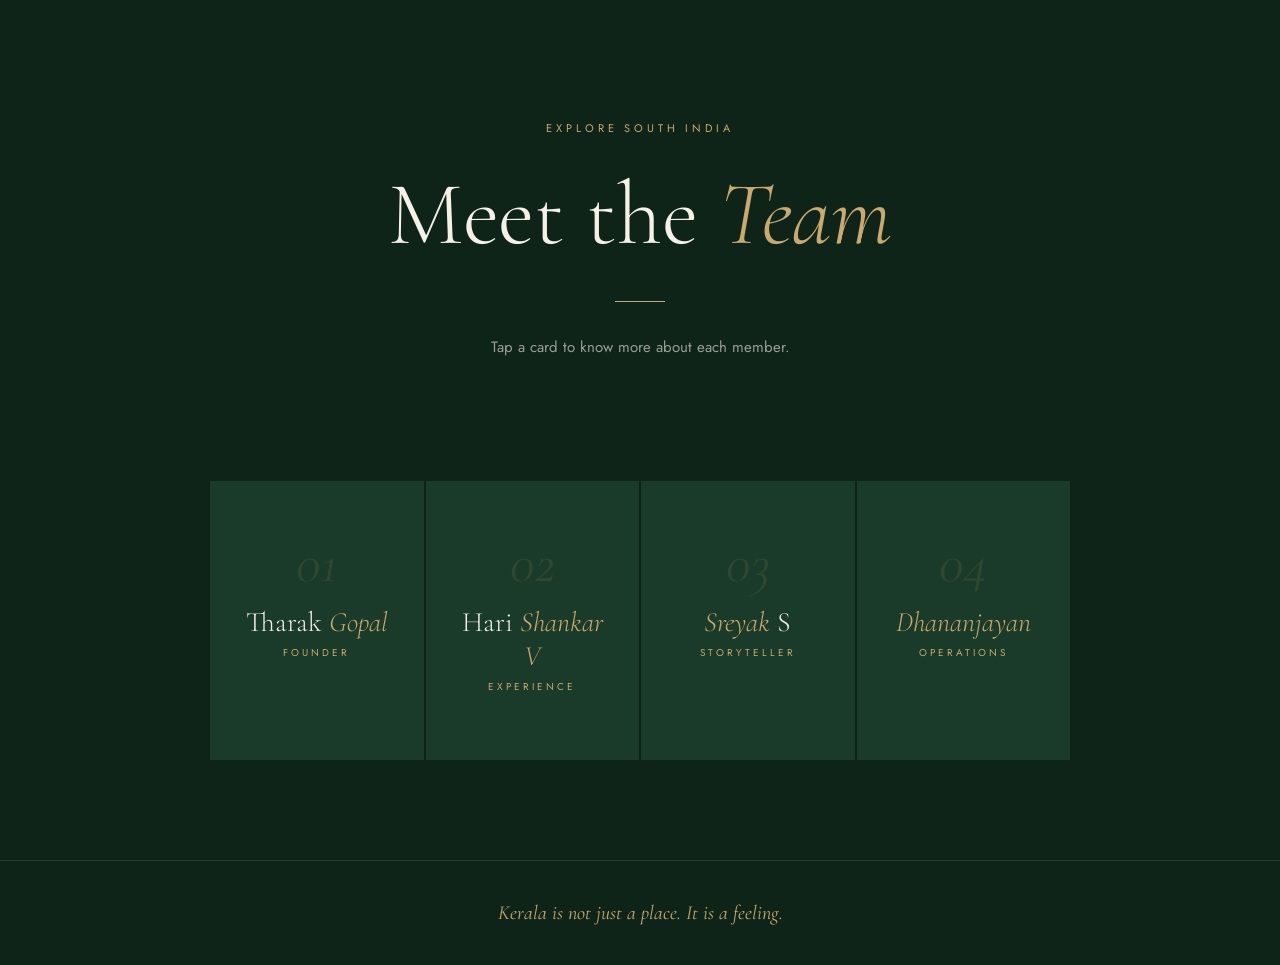
==== about.html @ 57e6e69d "Added about.html" ====
<!DOCTYPE html>
<html lang="en">
<head>
<meta charset="UTF-8">
<meta name="viewport" content="width=device-width, initial-scale=1.0">
<title>About Us</title>
<link href="https://fonts.googleapis.com/css2?family=Cormorant+Garamond:ital,wght@0,300;1,300&family=Jost:wght@200;300&display=swap" rel="stylesheet">
<style>
  * { margin: 0; padding: 0; box-sizing: border-box; }
  body { background: #0f2419; color: #f5f0e8; font-family: 'Jost', sans-serif; text-align: center; }

  .hero { padding: 120px 20px 60px; }
  .label { font-size: 11px; letter-spacing: 0.35em; color: #c9a96e; text-transform: uppercase; margin-bottom: 24px; }
  .title { font-family: 'Cormorant Garamond', serif; font-size: clamp(48px, 8vw, 90px); font-weight: 300; }
  .title em { color: #c9a96e; font-style: italic; }
  .line { width: 50px; height: 1px; background: #c9a96e; margin: 32px auto; opacity: 0.5; }
  .sub { font-size: 15px; color: rgba(245,240,232,0.6); line-height: 1.8; max-width: 420px; margin: 0 auto; }

  /* JS will fade these in on scroll */
  .fade { opacity: 0; transform: translateY(30px); transition: opacity 0.7s ease, transform 0.7s ease; }
  .fade.visible { opacity: 1; transform: translateY(0); }

  .team { padding: 60px 20px 100px; max-width: 900px; margin: 0 auto; display: grid; grid-template-columns: repeat(auto-fit, minmax(200px, 1fr)); gap: 2px; }

  .card { background: #1a3a2a; padding: 48px 28px; cursor: pointer; transition: background 0.3s, transform 0.3s; }
  .card:hover { background: #234d36; transform: translateY(-4px); }
  .num { font-family: 'Cormorant Garamond', serif; font-size: 56px; font-style: italic; color: rgba(201,169,110,0.12); }
  .name { font-family: 'Cormorant Garamond', serif; font-size: 28px; font-weight: 300; margin-top: 8px; }
  .name em { color: #c9a96e; font-style: italic; }
  .role { font-size: 10px; letter-spacing: 0.3em; text-transform: uppercase; color: #c9a96e; margin-top: 6px; }
  .quote { font-family: 'Cormorant Garamond', serif; font-style: italic; font-size: 14px; color: rgba(245,240,232,0.5); margin-top: 18px; line-height: 1.7;
    max-height: 0; overflow: hidden; transition: max-height 0.5s ease, opacity 0.5s ease; opacity: 0; }
  .card.open .quote { max-height: 100px; opacity: 1; }

  /* Toast popup when card clicked */
  #toast { position: fixed; bottom: 30px; left: 50%; transform: translateX(-50%) translateY(20px);
    background: #1a3a2a; border: 1px solid rgba(201,169,110,0.3); color: #c9a96e;
    font-family: 'Cormorant Garamond', serif; font-style: italic; font-size: 16px;
    padding: 14px 28px; opacity: 0; transition: all 0.4s ease; pointer-events: none; white-space: nowrap; }
  #toast.show { opacity: 1; transform: translateX(-50%) translateY(0); }

  footer { padding: 40px; border-top: 1px solid rgba(201,169,110,0.15); font-family: 'Cormorant Garamond', serif; font-style: italic; color: #c9a96e; font-size: 20px; }
</style>
</head>
<body>

<div class="hero">
  <p class="label fade">Explore South India</p>
  <h1 class="title fade">Meet the <em>Team</em></h1>
  <div class="line fade"></div>
  <p class="sub fade">Tap a card to know more about each member.</p>
</div>

<div class="team">
  <div class="card fade" data-msg="👋 Hello from Tharak!">
    <div class="num">01</div>
    <div class="name">Tharak <em>Gopal</em></div>
    <div class="role">Founder</div>
    <div class="quote">"Every route through Kerala is a poem waiting to be walked."</div>
  </div>

  <div class="card fade" data-msg="✨ Hari crafts every experience!">
    <div class="num">02</div>
    <div class="name">Hari <em>Shankar V</em></div>
    <div class="role">Experience</div>
    <div class="quote">"I design journeys the way a chef layers flavour — with intention."</div>
  </div>

  <div class="card fade" data-msg="📖 Sreyak tells the stories!">
    <div class="num">03</div>
    <div class="name"><em>Sreyak</em> S</div>
    <div class="role">Storyteller</div>
    <div class="quote">"Kerala's soul lives in its rituals, its festivals, its silence."</div>
  </div>

  <div class="card fade" data-msg="⚙️ Dhananjayan keeps it running!">
    <div class="num">04</div>
    <div class="name"><em>Dhananjayan</em></div>
    <div class="role">Operations</div>
    <div class="quote">"I make the magic look effortless — so you only feel the wonder."</div>
  </div>
</div>

<footer>Kerala is not just a place. It is a feeling.</footer>

<div id="toast"></div>

<script>
  // 1. SCROLL FADE-IN — watches elements with class "fade" and makes them visible
  const observer = new IntersectionObserver(entries => {
    entries.forEach(e => { if (e.isIntersecting) e.target.classList.add('visible'); });
  }, { threshold: 0.15 });

  document.querySelectorAll('.fade').forEach(el => observer.observe(el));

  // 2. CARD CLICK — toggles the quote open/close + shows a toast message
  const toast = document.getElementById('toast');
  let toastTimer;

  document.querySelectorAll('.card').forEach(card => {
    card.addEventListener('click', () => {
      // toggle this card's quote
      card.classList.toggle('open');

      // show toast
      toast.textContent = card.dataset.msg;
      toast.classList.add('show');
      clearTimeout(toastTimer);
      toastTimer = setTimeout(() => toast.classList.remove('show'), 2500);
    });
  });
</script>

</body>
</html>
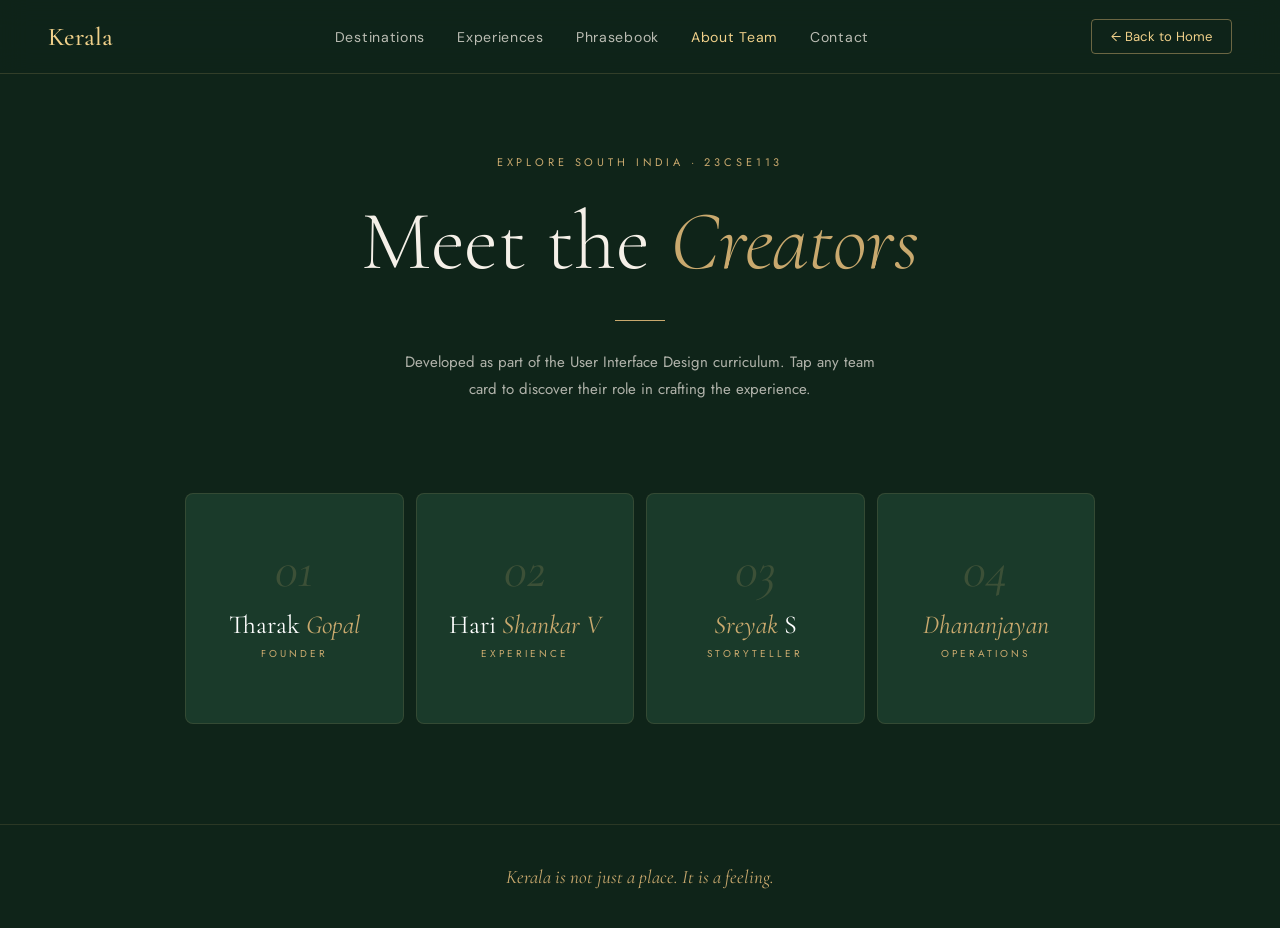
==== commit 973b23c9: "feat: Add interactive tourist maps, trip planner, abstract Kerala traditions background, and snake b" ====
--- a/about.html
+++ b/about.html
@@ -3,52 +3,132 @@
 <head>
 <meta charset="UTF-8">
 <meta name="viewport" content="width=device-width, initial-scale=1.0">
-<title>About Us</title>
-<link href="https://fonts.googleapis.com/css2?family=Cormorant+Garamond:ital,wght@0,300;1,300&family=Jost:wght@200;300&display=swap" rel="stylesheet">
+<title>About the Creators — Kerala Tourism</title>
+<link href="https://fonts.googleapis.com/css2?family=Cormorant+Garamond:ital,wght@0,300;0,500;1,300;1,500&family=DM+Sans:wght@300;400;500&family=Jost:wght@200;300;400&display=swap" rel="stylesheet">
 <style>
   * { margin: 0; padding: 0; box-sizing: border-box; }
   body { background: #0f2419; color: #f5f0e8; font-family: 'Jost', sans-serif; text-align: center; }
 
-  .hero { padding: 120px 20px 60px; }
-  .label { font-size: 11px; letter-spacing: 0.35em; color: #c9a96e; text-transform: uppercase; margin-bottom: 24px; }
-  .title { font-family: 'Cormorant Garamond', serif; font-size: clamp(48px, 8vw, 90px); font-weight: 300; }
+  /* Navbar */
+  .navbar {
+    position: sticky;
+    top: 0;
+    z-index: 1000;
+    background: rgba(15, 36, 25, 0.92);
+    backdrop-filter: blur(14px);
+    -webkit-backdrop-filter: blur(14px);
+    padding: 1.2rem 3rem;
+    display: flex;
+    align-items: center;
+    justify-content: space-between;
+    border-bottom: 1px solid rgba(201, 169, 110, 0.2);
+  }
+
+  .logo {
+    font-family: 'Cormorant Garamond', serif;
+    font-size: 1.6rem;
+    color: #f0d08a;
+    text-decoration: none;
+    font-weight: 500;
+  }
+
+  .nav-links {
+    list-style: none;
+    display: flex;
+    gap: 2rem;
+    align-items: center;
+  }
+
+  .nav-links a {
+    color: rgba(245, 240, 232, 0.75);
+    text-decoration: none;
+    font-size: 0.88rem;
+    letter-spacing: 0.05em;
+    font-family: 'DM Sans', sans-serif;
+    transition: color 0.2s;
+  }
+
+  .nav-links a:hover, .nav-links a.active {
+    color: #f0d08a;
+  }
+
+  .back-home-btn {
+    display: inline-flex;
+    align-items: center;
+    gap: 0.4rem;
+    padding: 0.5rem 1.2rem;
+    border: 1px solid rgba(201, 169, 110, 0.5);
+    color: #f0d08a;
+    text-decoration: none;
+    font-size: 0.82rem;
+    font-family: 'DM Sans', sans-serif;
+    border-radius: 4px;
+    transition: all 0.2s ease;
+  }
+
+  .back-home-btn:hover {
+    background: #c9a96e;
+    color: #0f2419;
+  }
+
+  .hero { padding: 80px 20px 50px; }
+  .label { font-size: 11px; letter-spacing: 0.35em; color: #c9a96e; text-transform: uppercase; margin-bottom: 20px; }
+  .title { font-family: 'Cormorant Garamond', serif; font-size: clamp(44px, 7vw, 84px); font-weight: 300; }
   .title em { color: #c9a96e; font-style: italic; }
-  .line { width: 50px; height: 1px; background: #c9a96e; margin: 32px auto; opacity: 0.5; }
-  .sub { font-size: 15px; color: rgba(245,240,232,0.6); line-height: 1.8; max-width: 420px; margin: 0 auto; }
+  .line { width: 50px; height: 1px; background: #c9a96e; margin: 28px auto; opacity: 0.5; }
+  .sub { font-size: 15px; color: rgba(245,240,232,0.7); line-height: 1.8; max-width: 480px; margin: 0 auto; }
 
   /* JS will fade these in on scroll */
   .fade { opacity: 0; transform: translateY(30px); transition: opacity 0.7s ease, transform 0.7s ease; }
   .fade.visible { opacity: 1; transform: translateY(0); }
 
-  .team { padding: 60px 20px 100px; max-width: 900px; margin: 0 auto; display: grid; grid-template-columns: repeat(auto-fit, minmax(200px, 1fr)); gap: 2px; }
+  .team { padding: 40px 20px 100px; max-width: 950px; margin: 0 auto; display: grid; grid-template-columns: repeat(auto-fit, minmax(210px, 1fr)); gap: 12px; }
 
-  .card { background: #1a3a2a; padding: 48px 28px; cursor: pointer; transition: background 0.3s, transform 0.3s; }
-  .card:hover { background: #234d36; transform: translateY(-4px); }
-  .num { font-family: 'Cormorant Garamond', serif; font-size: 56px; font-style: italic; color: rgba(201,169,110,0.12); }
-  .name { font-family: 'Cormorant Garamond', serif; font-size: 28px; font-weight: 300; margin-top: 8px; }
+  .card { background: #1a3a2a; padding: 44px 26px; cursor: pointer; transition: background 0.3s, transform 0.3s, box-shadow 0.3s; border-radius: 8px; border: 1px solid rgba(201,169,110,0.15); }
+  .card:hover { background: #234d36; transform: translateY(-5px); box-shadow: 0 12px 30px rgba(0,0,0,0.3); border-color: rgba(201,169,110,0.4); }
+  .num { font-family: 'Cormorant Garamond', serif; font-size: 52px; font-style: italic; color: rgba(201,169,110,0.2); }
+  .name { font-family: 'Cormorant Garamond', serif; font-size: 26px; font-weight: 400; margin-top: 8px; color: #ffffff; }
   .name em { color: #c9a96e; font-style: italic; }
   .role { font-size: 10px; letter-spacing: 0.3em; text-transform: uppercase; color: #c9a96e; margin-top: 6px; }
-  .quote { font-family: 'Cormorant Garamond', serif; font-style: italic; font-size: 14px; color: rgba(245,240,232,0.5); margin-top: 18px; line-height: 1.7;
+  .quote { font-family: 'Cormorant Garamond', serif; font-style: italic; font-size: 15px; color: rgba(245,240,232,0.75); margin-top: 18px; line-height: 1.7;
     max-height: 0; overflow: hidden; transition: max-height 0.5s ease, opacity 0.5s ease; opacity: 0; }
   .card.open .quote { max-height: 100px; opacity: 1; }
 
   /* Toast popup when card clicked */
   #toast { position: fixed; bottom: 30px; left: 50%; transform: translateX(-50%) translateY(20px);
-    background: #1a3a2a; border: 1px solid rgba(201,169,110,0.3); color: #c9a96e;
-    font-family: 'Cormorant Garamond', serif; font-style: italic; font-size: 16px;
-    padding: 14px 28px; opacity: 0; transition: all 0.4s ease; pointer-events: none; white-space: nowrap; }
+    background: #1a3a2a; border: 1px solid rgba(201,169,110,0.4); color: #f0d08a;
+    font-family: 'Cormorant Garamond', serif; font-style: italic; font-size: 17px;
+    padding: 14px 28px; opacity: 0; transition: all 0.4s ease; pointer-events: none; white-space: nowrap; border-radius: 30px; box-shadow: 0 10px 25px rgba(0,0,0,0.4); z-index: 2000; }
   #toast.show { opacity: 1; transform: translateX(-50%) translateY(0); }
 
-  footer { padding: 40px; border-top: 1px solid rgba(201,169,110,0.15); font-family: 'Cormorant Garamond', serif; font-style: italic; color: #c9a96e; font-size: 20px; }
+  footer { padding: 40px; border-top: 1px solid rgba(201,169,110,0.15); font-family: 'Cormorant Garamond', serif; font-style: italic; color: #c9a96e; font-size: 19px; }
+
+  @media (max-width: 768px) {
+    .navbar { padding: 1rem 1.5rem; flex-direction: column; gap: 0.8rem; }
+    .nav-links { gap: 1rem; }
+    .team { grid-template-columns: 1fr; }
+  }
 </style>
 </head>
 <body>
 
+<nav class="navbar">
+  <a href="index.html" class="logo">Kerala</a>
+  <ul class="nav-links">
+    <li><a href="index.html#destinations">Destinations</a></li>
+    <li><a href="index.html#experiences">Experiences</a></li>
+    <li><a href="index.html#phrasebook">Phrasebook</a></li>
+    <li><a href="about.html" class="active">About Team</a></li>
+    <li><a href="index.html#forms">Contact</a></li>
+  </ul>
+  <a href="index.html" class="back-home-btn">← Back to Home</a>
+</nav>
+
 <div class="hero">
-  <p class="label fade">Explore South India</p>
-  <h1 class="title fade">Meet the <em>Team</em></h1>
+  <p class="label fade">Explore South India · 23CSE113</p>
+  <h1 class="title fade">Meet the <em>Creators</em></h1>
   <div class="line fade"></div>
-  <p class="sub fade">Tap a card to know more about each member.</p>
+  <p class="sub fade">Developed as part of the User Interface Design curriculum. Tap any team card to discover their role in crafting the experience.</p>
 </div>
 
 <div class="team">
